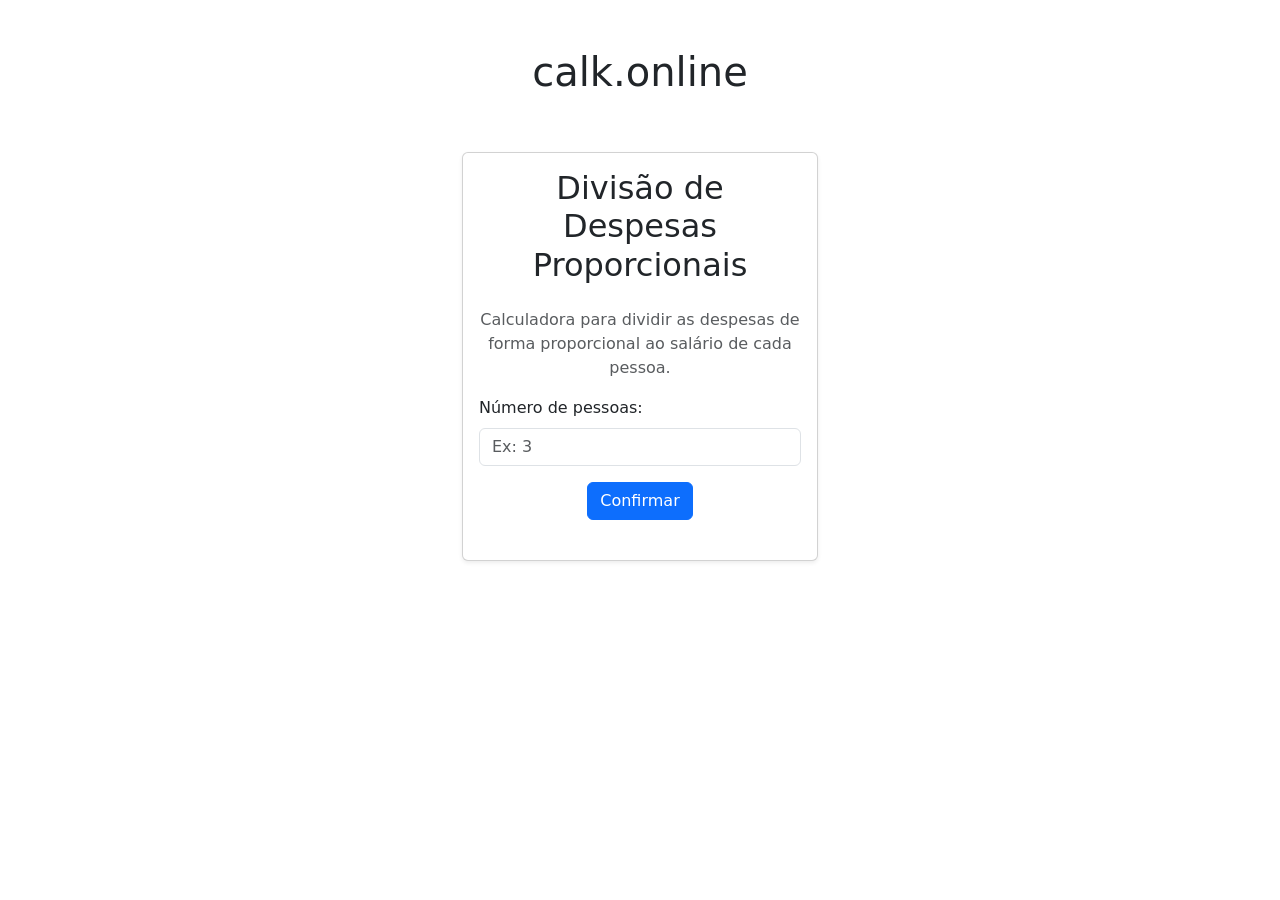
==== index.html @ 08f0d562 "feat: first commit Calculadora de divisão de despesas proporcionais ao salário" ====
<!DOCTYPE html>
<html lang="pt-BR">
<head>
    <meta charset="UTF-8">
    <meta name="viewport" content="width=device-width, initial-scale=1.0">
    <title>Calk - Calculadora Online</title>
    <!-- Link para o Bootstrap 5.3.3 -->
    <link href="https://cdn.jsdelivr.net/npm/bootstrap@5.3.3/dist/css/bootstrap.min.css" rel="stylesheet">
</head>
<body>
    <div class="container mt-5">
        <div class="row justify-content-center pb-5">
            <div class="col-12 text-center">
                <h1>calk.online</h1>
            </div>
        </div>
        <div class="row justify-content-center">
            <div class="col-12 col-md-6 col-lg-4">
                <div class="card shadow-sm">
                    <div class="card-body">
                        <h2 class="text-center mb-4">Divisão de Despesas Proporcionais</h1>
                        <p class="text-center text-muted">
                            Calculadora para dividir as despesas de forma proporcional ao salário de cada pessoa.
                        </p>
                        <div id="errorMessage" class="alert alert-danger d-none" role="alert"></div>
                        <div class="mb-3">
                            <label for="numberOfPeople" class="form-label">Número de pessoas:</label>
                            <input type="number" id="numberOfPeople" class="form-control" min="1" placeholder="Ex: 3">
                        </div>
                        <div class="text-center">
                            <button id="confirmButton" class="btn btn-primary" onclick="generateInputFields()">Confirmar</button>
                        </div>
        
                        <div id="inputFields" class="mt-4"></div>
        
                        <div id="resultContainer" class="mt-4 d-none">
                            <div class="card">
                                <div class="card-body">
                                    <h2 class="card-title">Resultado</h2>
                                    <div id="resultContent"></div>
                                </div>
                            </div>
                        </div>
                    </div>
                </div>
            </div>
        </div>
    </div>

    <!-- Link para o JavaScript do Bootstrap -->
    <script src="https://cdn.jsdelivr.net/npm/bootstrap@5.3.3/dist/js/bootstrap.bundle.min.js"></script>
    <script>
        document.addEventListener('keydown', function (event) {
            if (event.key === 'Enter') {
                const activeElementId = document.activeElement.id;

                if (activeElementId === 'numberOfPeople') {
                    generateInputFields();
                } else if (activeElementId.startsWith('salaryPerson') || activeElementId === 'totalExpenses') {
                    calculateExpenseDivision();
                }
            }
        });

        function showErrorMessage(message) {
            const errorMessageDiv = document.getElementById('errorMessage');
            errorMessageDiv.textContent = message;
            errorMessageDiv.classList.remove('d-none');
        }

        function hideErrorMessage() {
            const errorMessageDiv = document.getElementById('errorMessage');
            errorMessageDiv.classList.add('d-none');
        }

        function generateInputFields() {
            const numberOfPeople = parseInt(document.getElementById('numberOfPeople').value);
            const inputFieldsContainer = document.getElementById('inputFields');
            inputFieldsContainer.innerHTML = '';
            hideErrorMessage();

            if (isNaN(numberOfPeople) || numberOfPeople <= 0) {
                showErrorMessage('Por favor, insira um número válido de pessoas.');
                return;
            }

            if (numberOfPeople > 20) {
                showErrorMessage('Por favor, insira um número até 20.');
                return;
            }

            for (let i = 1; i <= numberOfPeople; i++) {
                const field = document.createElement('div');
                field.classList.add('mb-3');
                field.innerHTML = `
                    <label for="salaryPerson${i}" class="form-label">Salário da pessoa ${i}:</label>
                    <input type="number" id="salaryPerson${i}" class="form-control" min="0" step="0.01" placeholder="Ex: 3000" required>
                `;
                inputFieldsContainer.appendChild(field);
            }

            const expenseField = document.createElement('div');
            expenseField.classList.add('mb-3');
            expenseField.innerHTML = `
                <label for="totalExpenses" class="form-label">Total das despesas:</label>
                <input type="number" id="totalExpenses" class="form-control" min="0" step="0.01" placeholder="Ex: 5000" required>
            `;
            inputFieldsContainer.appendChild(expenseField);

            const calculateButton = document.createElement('div');
            calculateButton.classList.add('text-center');
            calculateButton.innerHTML = `
                <button class="btn btn-success" onclick="calculateExpenseDivision()">Calcular</button>
            `;
            inputFieldsContainer.appendChild(calculateButton);
        }

        function calculateExpenseDivision() {
            const numberOfPeople = parseInt(document.getElementById('numberOfPeople').value);
            const salaries = [];
            let totalSalaries = 0;

            for (let i = 1; i <= numberOfPeople; i++) {
                const salary = parseFloat(document.getElementById(`salaryPerson${i}`).value);
                if (isNaN(salary) || salary < 0) {
                    alert(`Por favor, insira um salário válido para a pessoa ${i}.`);
                    return;
                }
                salaries.push(salary);
                totalSalaries += salary;
            }

            const totalExpenses = parseFloat(document.getElementById('totalExpenses').value);
            if (isNaN(totalExpenses) || totalExpenses < 0) {
                alert('Por favor, insira um valor válido para o total das despesas.');
                return;
            }

            const resultContent = document.getElementById('resultContent');
            resultContent.innerHTML = '';
            
            salaries.forEach((salary, index) => {
                const percentageOfTotal = (salary / totalSalaries) * 100;
                const contribution = (salary / totalSalaries) * totalExpenses;
                const percentageOfSalary = (contribution / salary) * 100;

                const formattedContribution = contribution.toFixed(2).replace('.', ',');
                const formattedPercentageOfTotal = percentageOfTotal.toFixed(2).replace('.', ',');
                const formattedPercentageOfSalary = percentageOfSalary.toFixed(2).replace('.', ',');

                const resultItem = document.createElement('p');
                resultItem.classList.add('mb-2');
                resultItem.innerHTML = `
                    <strong>Pessoa ${index + 1}:</strong> 
                    R$ ${formattedContribution} (${formattedPercentageOfTotal}% do total; 
                    ${formattedPercentageOfSalary}% do salário).
                `;
                resultContent.appendChild(resultItem);
            });

            document.getElementById('resultContainer').classList.remove('d-none');
        }
    </script>
</body>
</html>
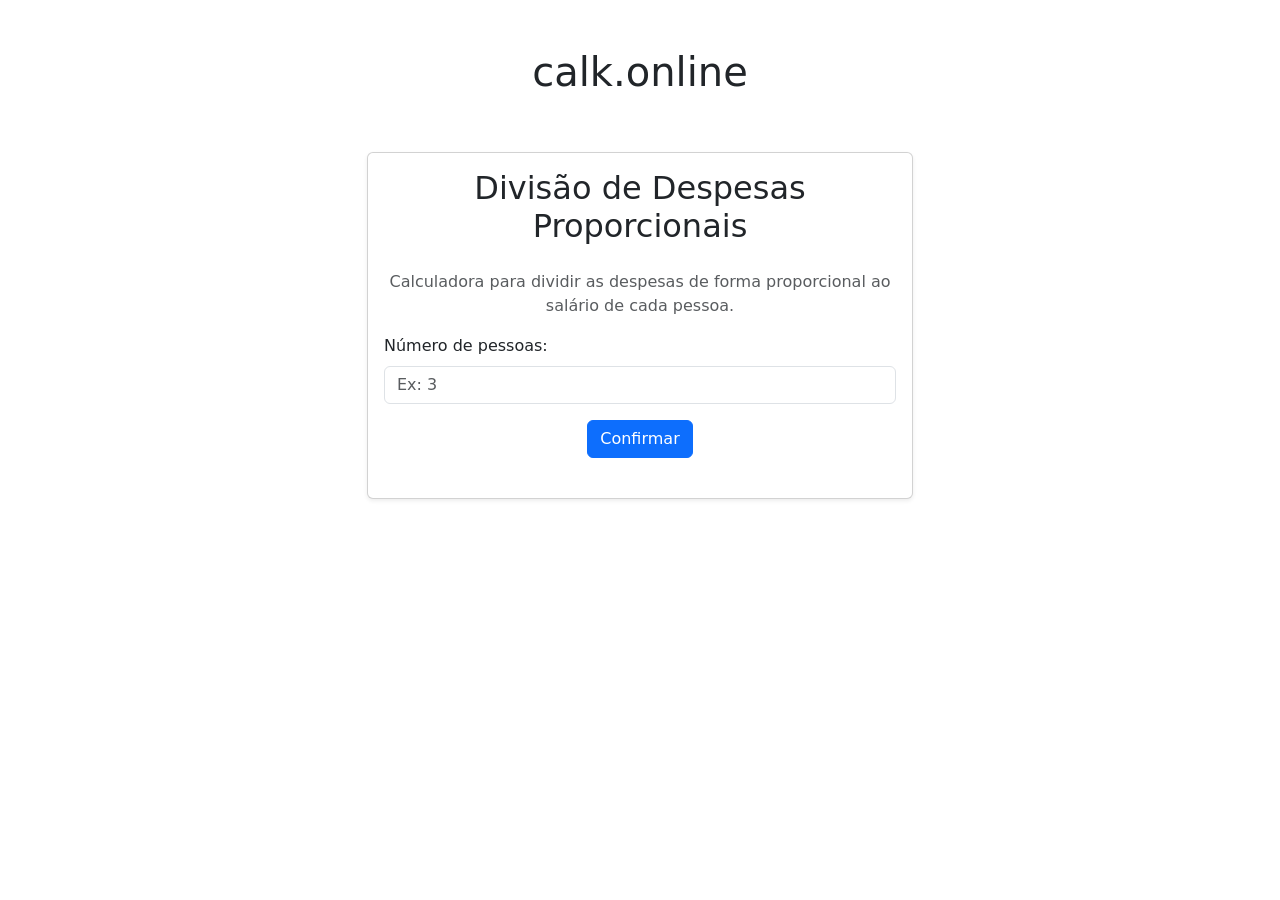
==== commit cfe24fd6: "fix: card column reduced to 6 minimum" ====
--- a/index.html
+++ b/index.html
@@ -15,7 +15,7 @@
             </div>
         </div>
         <div class="row justify-content-center">
-            <div class="col-12 col-md-6 col-lg-4">
+            <div class="col-12 col-md-6">
                 <div class="card shadow-sm">
                     <div class="card-body">
                         <h2 class="text-center mb-4">Divisão de Despesas Proporcionais</h1>
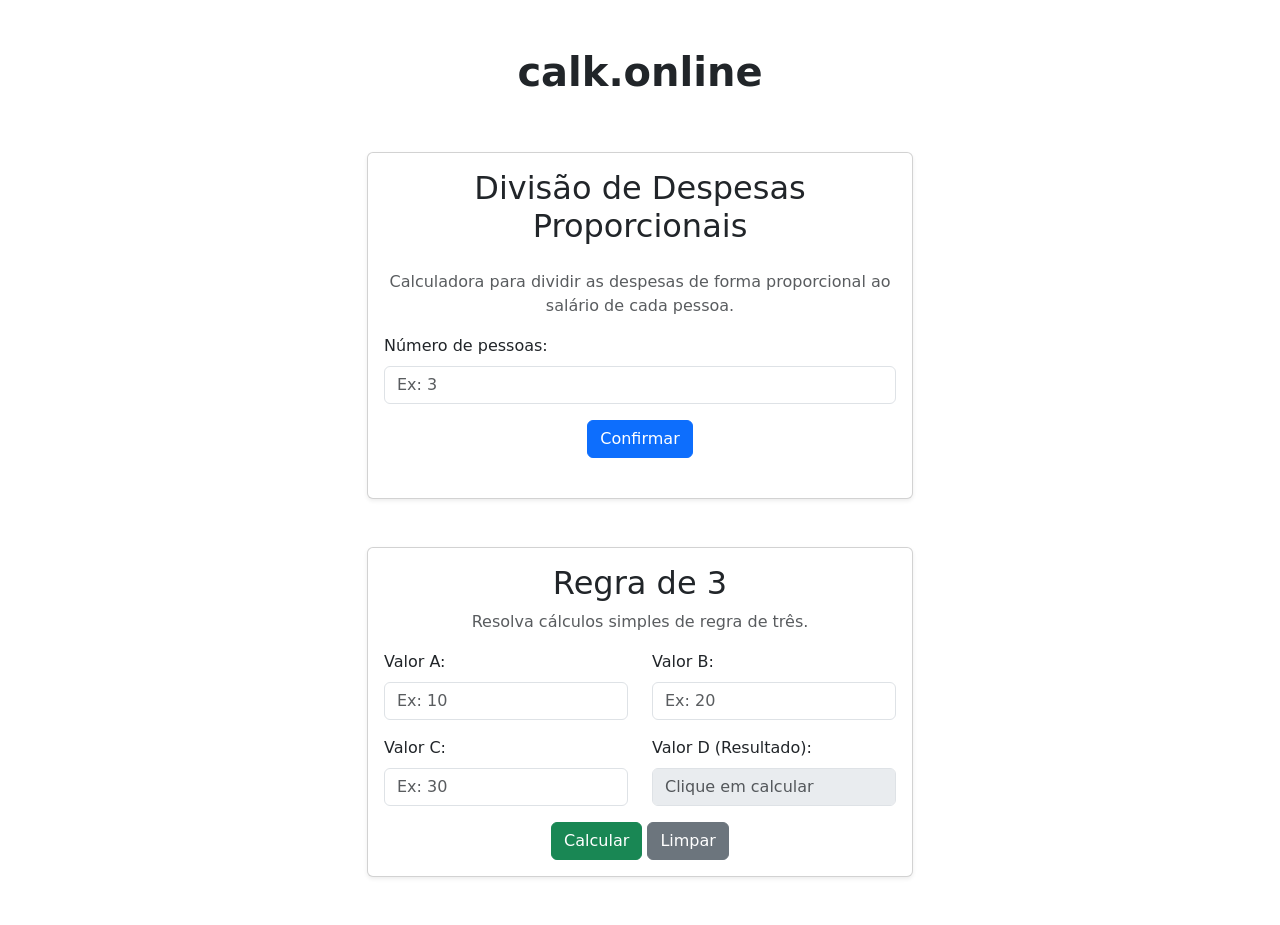
==== commit 8c7fa3a5: "feat: Regra de três" ====
--- a/index.html
+++ b/index.html
@@ -11,7 +11,7 @@
     <div class="container mt-5">
         <div class="row justify-content-center pb-5">
             <div class="col-12 text-center">
-                <h1>calk.online</h1>
+                <h1 class="fw-bold">calk.online</h1>
             </div>
         </div>
         <div class="row justify-content-center">
@@ -45,6 +45,47 @@
                 </div>
             </div>
         </div>
+
+        <div class="row justify-content-center my-5">
+            <!-- Card: Regra de 3 -->
+            <div class="col-md-6">
+                <div class="card shadow-sm">
+                    <div class="card-body">
+                        <h2 class="card-title text-center">Regra de 3</h2>
+                        <p class="text-center text-muted">
+                            Resolva cálculos simples de regra de três.
+                        </p>
+                        <!-- Formulário da Regra de 3 -->
+                        <form id="ruleOfThreeForm">
+                            <div class="row mb-3">
+                                <div class="col-6">
+                                    <label for="3rvalueA" class="form-label">Valor A:</label>
+                                    <input type="number" id="3rvalueA" class="form-control" placeholder="Ex: 10" required>
+                                </div>
+                                <div class="col-6">
+                                    <label for="3rvalueB" class="form-label">Valor B:</label>
+                                    <input type="number" id="3rvalueB" class="form-control" placeholder="Ex: 20" required>
+                                </div>
+                            </div>
+                            <div class="row mb-3">
+                                <div class="col-6">
+                                    <label for="3rvalueC" class="form-label">Valor C:</label>
+                                    <input type="number" id="3rvalueC" class="form-control" placeholder="Ex: 30" required>
+                                </div>
+                                <div class="col-6">
+                                    <label for="3rvalueD" class="form-label">Valor D (Resultado):</label>
+                                    <input type="text" id="3rvalueD" class="form-control" placeholder="Clique em calcular" disabled>
+                                </div>
+                            </div>
+                            <div class="text-center">
+                                <button type="button" class="btn btn-success" onclick="calculateRuleOfThree()">Calcular</button>
+                                <button type="reset" class="btn btn-secondary">Limpar</button>
+                            </div>
+                        </form>
+                    </div>
+                </div>
+            </div>
+        </div>
     </div>
 
     <!-- Link para o JavaScript do Bootstrap -->
@@ -58,10 +99,15 @@
                     generateInputFields();
                 } else if (activeElementId.startsWith('salaryPerson') || activeElementId === 'totalExpenses') {
                     calculateExpenseDivision();
+                } else if (activeElementId.startsWith('3r')) {
+                    calculateRuleOfThree();
                 }
             }
         });
 
+        /* 
+         * @description: Calcular Divisão de Despesas
+         */
         function showErrorMessage(message) {
             const errorMessageDiv = document.getElementById('errorMessage');
             errorMessageDiv.textContent = message;
@@ -160,6 +206,35 @@
 
             document.getElementById('resultContainer').classList.remove('d-none');
         }
+        /*
+         * @end Calcular Divisão de Despesas
+         */
+
+        /* 
+         * @description: Regra de três 
+         */
+        function calculateRuleOfThree() {
+            // Obter valores de entrada
+            const valueA = parseFloat(document.getElementById('3rvalueA').value);
+            const valueB = parseFloat(document.getElementById('3rvalueB').value);
+            const valueC = parseFloat(document.getElementById('3rvalueC').value);
+            const valueDField = document.getElementById('3rvalueD');
+
+            // Verificar se todos os valores foram fornecidos corretamente
+            if (isNaN(valueA) || isNaN(valueB) || isNaN(valueC)) {
+                alert('Por favor, preencha todos os campos com valores numéricos válidos.');
+                return;
+            }
+
+            // Regra de três simples: A está para B assim como C está para D
+            const valueD = (valueB * valueC) / valueA;
+
+            // Exibir o resultado no campo "Valor D"
+            valueDField.value = valueD;
+        }
+        /*
+         * @end Regra de três
+         */
     </script>
 </body>
 </html>
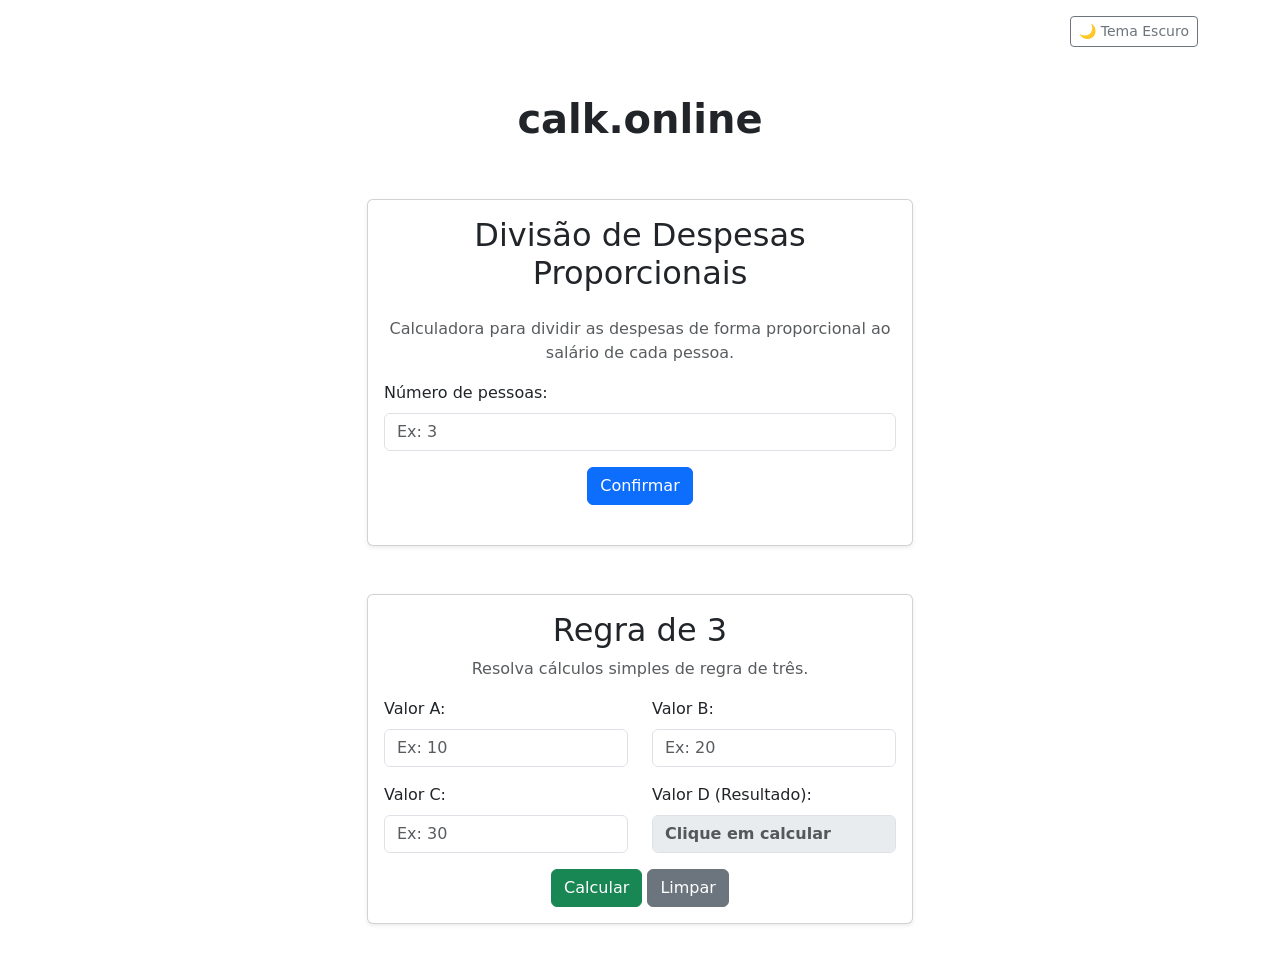
==== commit f679d2ef: "feat: dark theme" ====
--- a/index.html
+++ b/index.html
@@ -6,8 +6,117 @@
     <title>Calk - Calculadora Online</title>
     <!-- Link para o Bootstrap 5.3.3 -->
     <link href="https://cdn.jsdelivr.net/npm/bootstrap@5.3.3/dist/css/bootstrap.min.css" rel="stylesheet">
+    <style>
+        body.dark-mode {
+            background-color: #212529;
+            color: #f8f9fa !important;
+            p {
+                color: #f8f9fa !important;
+            }
+            /* Estilo padrão para todos os inputs no dark mode */
+            input,
+            textarea,
+            select {
+                background-color: #343a40; /* Fundo escuro */
+                color: #f8f9fa; /* Texto branco */
+                border: 1px solid #495057; /* Borda cinza escura */
+                outline: none; /* Remove borda de foco padrão */
+            }
+
+            /* Placeholder no dark mode */
+            input::placeholder,
+            textarea::placeholder {
+                color: #adb5bd; /* Placeholder cinza claro */
+                opacity: 1; /* Garante visibilidade do placeholder */
+            }
+
+            /* Texto ao digitar no dark mode */
+            input:focus,
+            textarea:focus {
+                background-color: #495057; /* Fundo mais escuro ao focar */
+                color: #f8f9fa; /* Texto branco */
+                border-color: #f8f9fa; /* Borda clara no foco */
+                box-shadow: 0 0 0 0.25rem rgba(248, 249, 250, 0.25); /* Glow suave */
+            }
+
+            /* Hover no dark mode */
+            input:hover,
+            textarea:hover,
+            select:hover {
+                background-color: #3c434a; /* Fundo ligeiramente mais claro */
+                border-color: #f8f9fa; /* Realce da borda */
+            }
+
+            /* Inputs readonly no dark mode */
+            input:read-only,
+            textarea:read-only {
+                background-color: #495057; /* Fundo cinza médio */
+                color: #adb5bd; /* Texto acinzentado */
+                border-color: #6c757d; /* Borda acinzentada */
+                cursor: not-allowed; /* Cursor indicando estado não editável */
+            }
+
+            /* Inputs disabled no dark mode */
+            input:disabled,
+            textarea:disabled,
+            select:disabled {
+                background-color: #3c434a; /* Fundo escuro desabilitado */
+                color: #6c757d; /* Texto cinza escuro */
+                border-color: #495057; /* Borda desabilitada */
+                cursor: not-allowed; /* Cursor indicando estado não interativo */
+                opacity: 0.6; /* Transparência sutil */
+            }
+
+            /* Seletores específicos para hover e focus combinados */
+            input:not(:disabled):hover,
+            textarea:not(:disabled):hover {
+                background-color: #3e454c; /* Fundo realçado no hover */
+            }
+
+            input:not(:disabled):focus,
+            textarea:not(:disabled):focus {
+                background-color: #495057; /* Fundo mais escuro no foco */
+            }
+
+            /* Selects no dark mode */
+            select {
+                background-color: #343a40; /* Fundo escuro */
+                color: #f8f9fa; /* Texto branco */
+                border: 1px solid #495057; /* Borda cinza escura */
+            }
+
+            /* Hover em selects no dark mode */
+            select:hover {
+                background-color: #3c434a; /* Fundo ligeiramente mais claro */
+                border-color: #f8f9fa; /* Realce da borda */
+            }
+
+            /* Placeholder específico para selects (somente compatível em alguns navegadores) */
+            select::placeholder {
+                color: #adb5bd; /* Placeholder cinza claro */
+            }
+
+            /* Estilo para selects disabled no dark mode */
+            select:disabled {
+                background-color: #3c434a; /* Fundo escuro desabilitado */
+                color: #6c757d; /* Texto cinza escuro */
+                border-color: #495057; /* Borda desabilitada */
+                cursor: not-allowed; /* Cursor indicando estado não interativo */
+                opacity: 0.6; /* Transparência sutil */
+            }
+            .card {
+                background-color: #343a40;
+                color: #f8f9fa !important;
+            }
+        }
+    </style>
 </head>
 <body>
+    <!-- Botão de alternar tema -->
+    <div class="container mt-3 text-end">
+        <button id="themeToggleButton" class="btn btn-outline-secondary btn-sm" onclick="toggleTheme()">🌙 Tema Escuro</button>
+    </div>
+
     <div class="container mt-5">
         <div class="row justify-content-center pb-5">
             <div class="col-12 text-center">
@@ -74,7 +183,7 @@
                                 </div>
                                 <div class="col-6">
                                     <label for="3rvalueD" class="form-label">Valor D (Resultado):</label>
-                                    <input type="text" id="3rvalueD" class="form-control" placeholder="Clique em calcular" disabled>
+                                    <input type="text" id="3rvalueD" class="form-control fw-bold" placeholder="Clique em calcular" disabled>
                                 </div>
                             </div>
                             <div class="text-center">
@@ -235,6 +344,28 @@
         /*
          * @end Regra de três
          */
+
+        // Alterna entre tema claro e tema escuro
+        function toggleTheme() {
+            const body = document.body;
+            const cards = document.querySelectorAll('.card');
+            const themeToggleButton = document.getElementById('themeToggleButton');
+
+            // Alterna a classe dark-mode no body
+            body.classList.toggle('dark-mode');
+
+            // Alterna a classe dark-mode nos cards
+            cards.forEach(card => {
+                card.classList.toggle('dark-mode');
+            });
+
+            // Atualiza o texto do botão
+            if (body.classList.contains('dark-mode')) {
+                themeToggleButton.innerHTML = '☀️ Tema Claro';
+            } else {
+                themeToggleButton.innerHTML = '🌙 Tema Escuro';
+            }
+        }
     </script>
 </body>
 </html>
